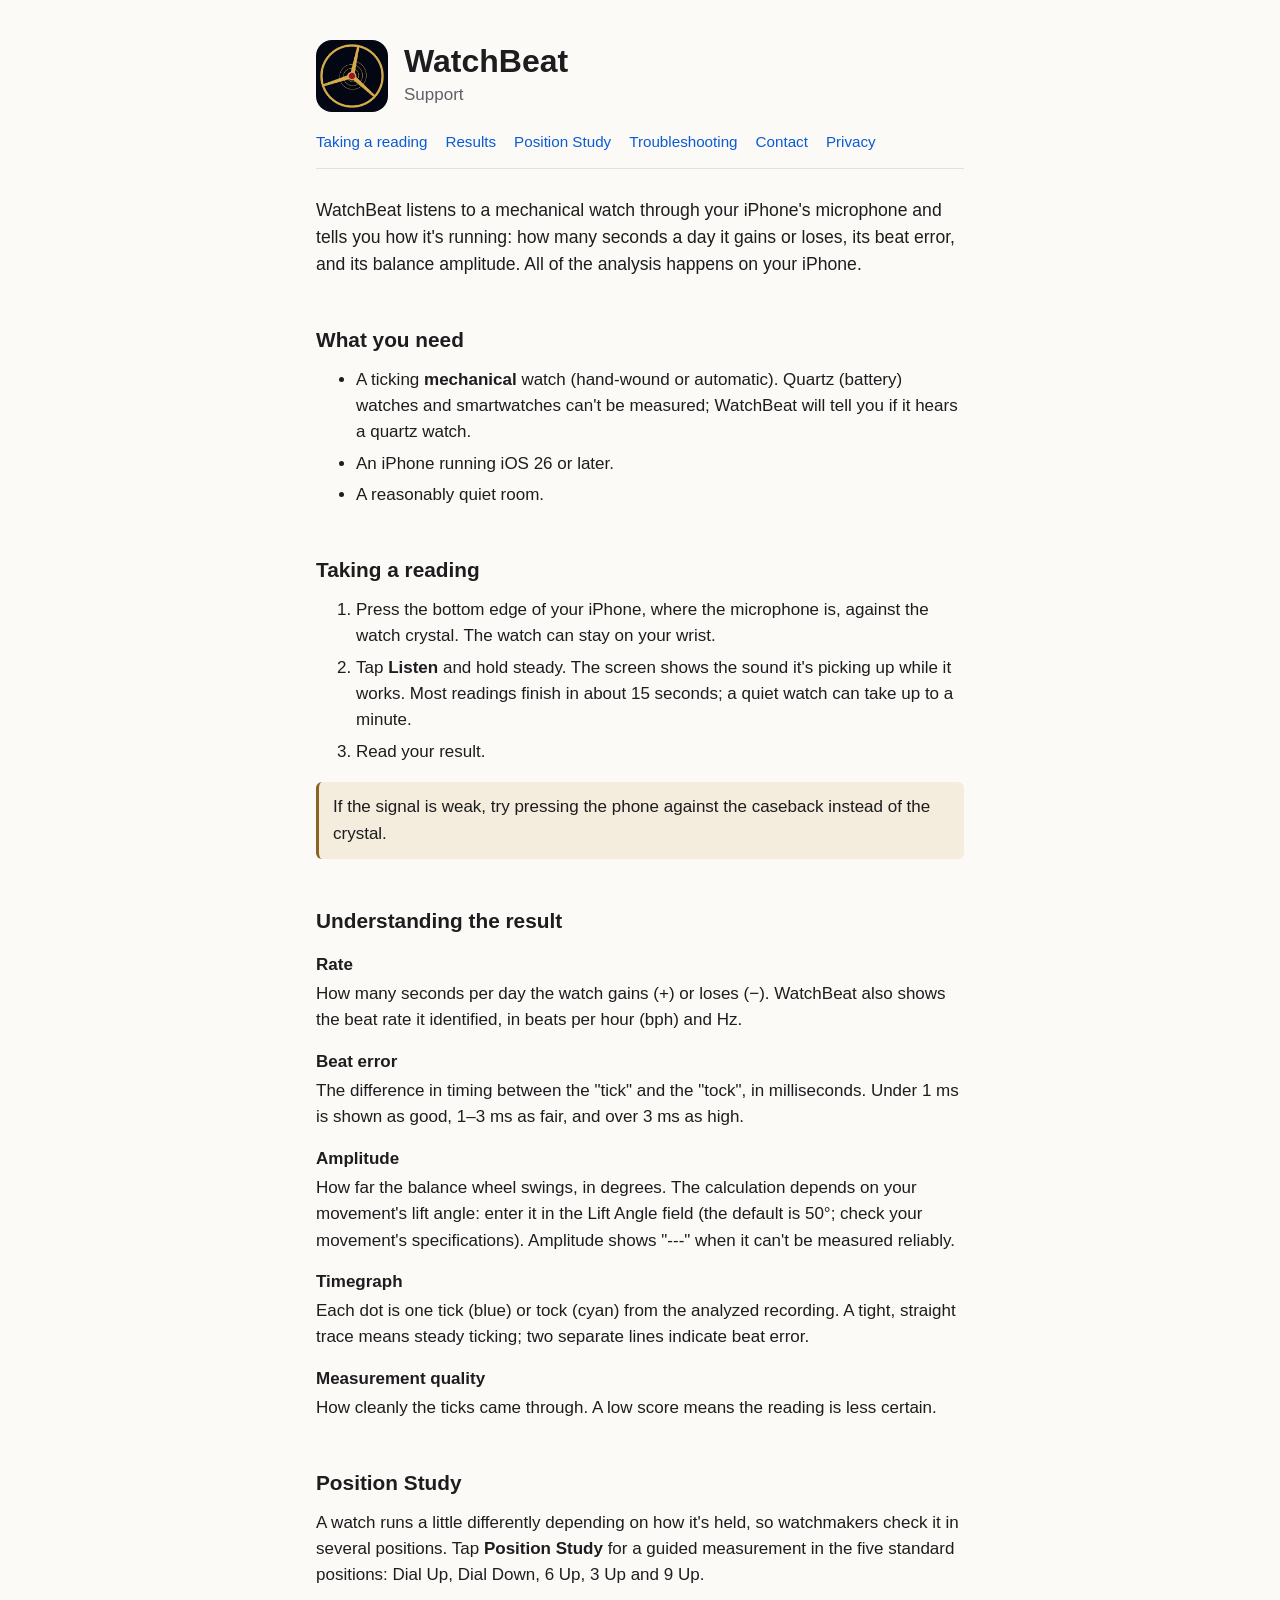
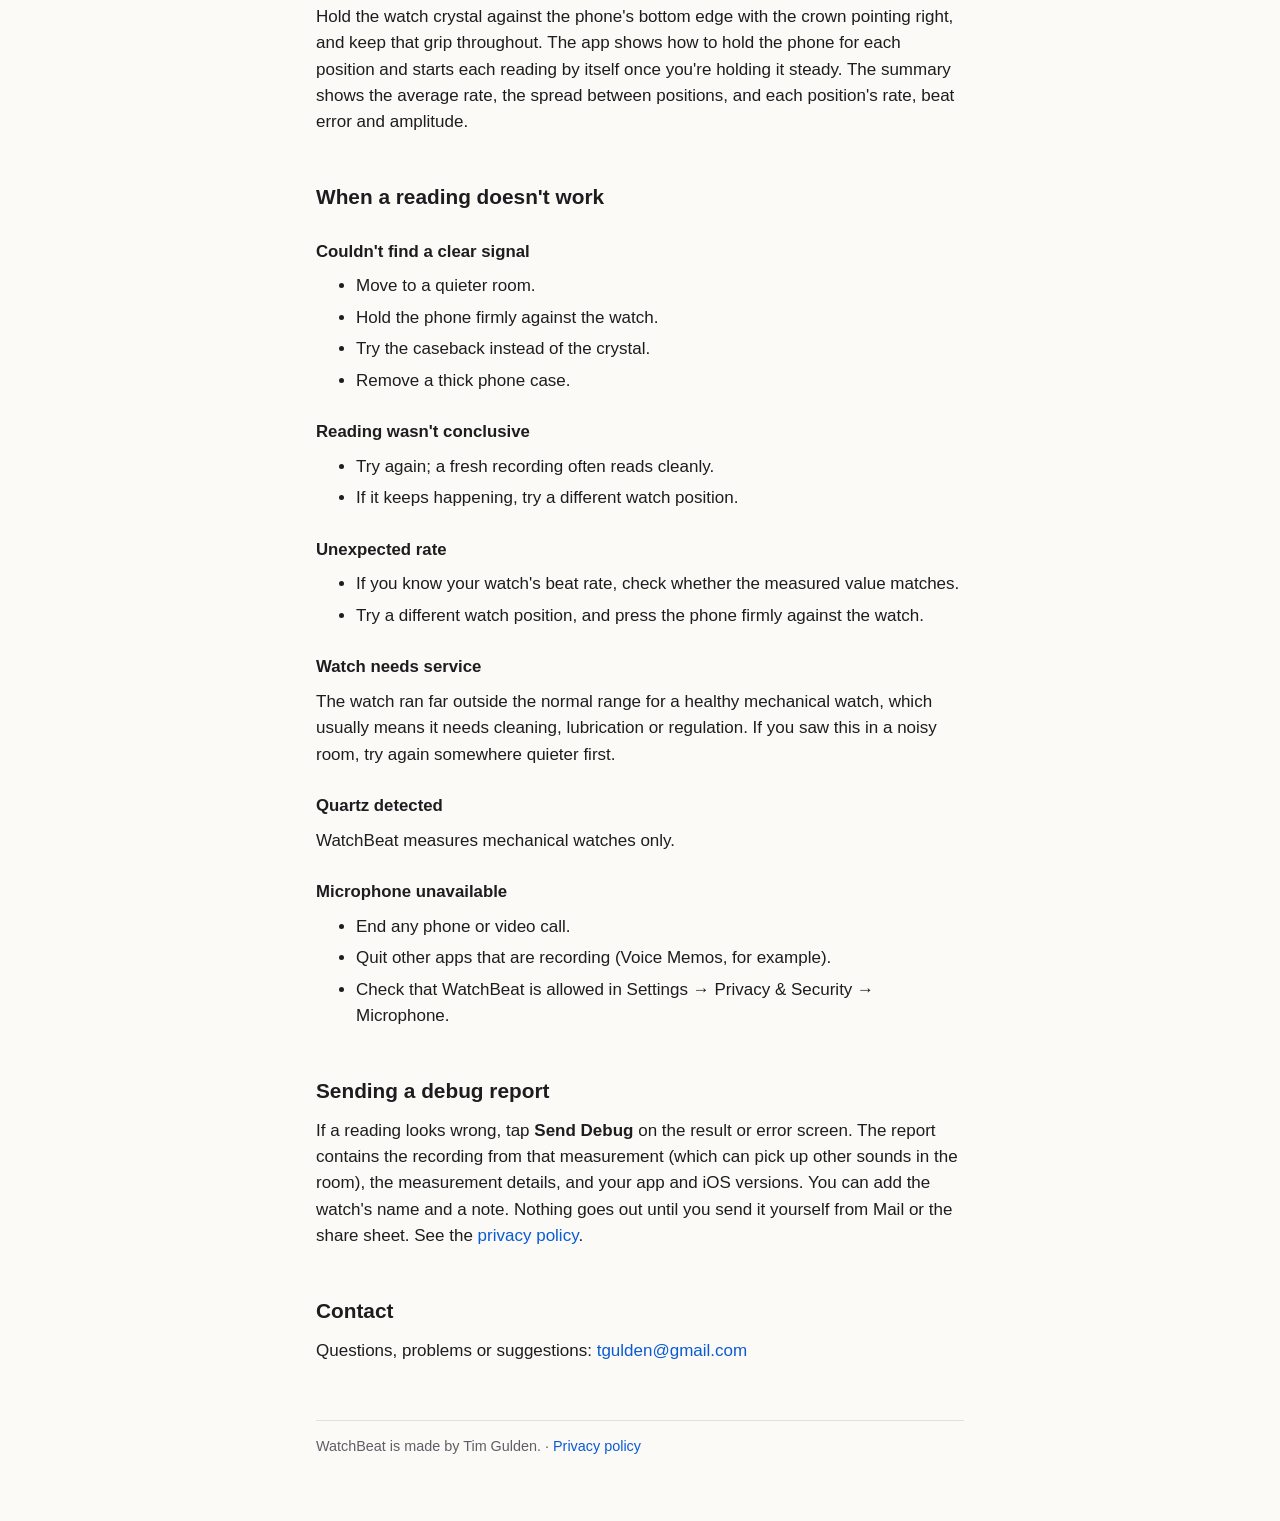
==== watchbeat/index.html @ 7abdbfd0 "WatchBeat support and privacy pages Co-Authored-By: Claude Opus 5.5 <noreply@anthropic.com>" ====
<!doctype html>
<html lang="en">
<head>
  <meta charset="utf-8">
  <meta name="viewport" content="width=device-width, initial-scale=1">
  <title>WatchBeat Support</title>
  <meta name="description" content="Help and contact for WatchBeat, the iPhone app that measures how a mechanical watch is running.">
  <link rel="stylesheet" href="/style.css">
  <link rel="icon" href="/watchbeat/icon.png">
  <link rel="apple-touch-icon" href="/watchbeat/icon.png">
</head>
<body>
<main>
  <header class="app">
    <img src="/watchbeat/icon.png" alt="WatchBeat app icon">
    <div>
      <h1>WatchBeat</h1>
      <p>Support</p>
    </div>
  </header>

  <nav class="pages">
    <a href="#reading">Taking a reading</a>
    <a href="#results">Results</a>
    <a href="#study">Position Study</a>
    <a href="#trouble">Troubleshooting</a>
    <a href="#contact">Contact</a>
    <a href="/watchbeat/privacy/">Privacy</a>
  </nav>

  <p class="lede">WatchBeat listens to a mechanical watch through your iPhone's microphone and tells you how it's running: how many seconds a day it gains or loses, its beat error, and its balance amplitude. All of the analysis happens on your iPhone.</p>

  <h2>What you need</h2>
  <ul>
    <li>A ticking <strong>mechanical</strong> watch (hand-wound or automatic). Quartz (battery) watches and smartwatches can't be measured; WatchBeat will tell you if it hears a quartz watch.</li>
    <li>An iPhone running iOS 26 or later.</li>
    <li>A reasonably quiet room.</li>
  </ul>

  <h2 id="reading">Taking a reading</h2>
  <ol>
    <li>Press the bottom edge of your iPhone, where the microphone is, against the watch crystal. The watch can stay on your wrist.</li>
    <li>Tap <strong>Listen</strong> and hold steady. The screen shows the sound it's picking up while it works. Most readings finish in about 15 seconds; a quiet watch can take up to a minute.</li>
    <li>Read your result.</li>
  </ol>
  <p class="note">If the signal is weak, try pressing the phone against the caseback instead of the crystal.</p>

  <h2 id="results">Understanding the result</h2>
  <dl>
    <dt>Rate</dt>
    <dd>How many seconds per day the watch gains (+) or loses (−). WatchBeat also shows the beat rate it identified, in beats per hour (bph) and Hz.</dd>
    <dt>Beat error</dt>
    <dd>The difference in timing between the "tick" and the "tock", in milliseconds. Under 1 ms is shown as good, 1–3 ms as fair, and over 3 ms as high.</dd>
    <dt>Amplitude</dt>
    <dd>How far the balance wheel swings, in degrees. The calculation depends on your movement's lift angle: enter it in the Lift Angle field (the default is 50°; check your movement's specifications). Amplitude shows "---" when it can't be measured reliably.</dd>
    <dt>Timegraph</dt>
    <dd>Each dot is one tick (blue) or tock (cyan) from the analyzed recording. A tight, straight trace means steady ticking; two separate lines indicate beat error.</dd>
    <dt>Measurement quality</dt>
    <dd>How cleanly the ticks came through. A low score means the reading is less certain.</dd>
  </dl>

  <h2 id="study">Position Study</h2>
  <p>A watch runs a little differently depending on how it's held, so watchmakers check it in several positions. Tap <strong>Position Study</strong> for a guided measurement in the five standard positions: Dial Up, Dial Down, 6 Up, 3 Up and 9 Up.</p>
  <p>Hold the watch crystal against the phone's bottom edge with the crown pointing right, and keep that grip throughout. The app shows how to hold the phone for each position and starts each reading by itself once you're holding it steady. The summary shows the average rate, the spread between positions, and each position's rate, beat error and amplitude.</p>

  <h2 id="trouble">When a reading doesn't work</h2>
  <h3>Couldn't find a clear signal</h3>
  <ul>
    <li>Move to a quieter room.</li>
    <li>Hold the phone firmly against the watch.</li>
    <li>Try the caseback instead of the crystal.</li>
    <li>Remove a thick phone case.</li>
  </ul>
  <h3>Reading wasn't conclusive</h3>
  <ul>
    <li>Try again; a fresh recording often reads cleanly.</li>
    <li>If it keeps happening, try a different watch position.</li>
  </ul>
  <h3>Unexpected rate</h3>
  <ul>
    <li>If you know your watch's beat rate, check whether the measured value matches.</li>
    <li>Try a different watch position, and press the phone firmly against the watch.</li>
  </ul>
  <h3>Watch needs service</h3>
  <p>The watch ran far outside the normal range for a healthy mechanical watch, which usually means it needs cleaning, lubrication or regulation. If you saw this in a noisy room, try again somewhere quieter first.</p>
  <h3>Quartz detected</h3>
  <p>WatchBeat measures mechanical watches only.</p>
  <h3>Microphone unavailable</h3>
  <ul>
    <li>End any phone or video call.</li>
    <li>Quit other apps that are recording (Voice Memos, for example).</li>
    <li>Check that WatchBeat is allowed in Settings → Privacy &amp; Security → Microphone.</li>
  </ul>

  <h2 id="debug">Sending a debug report</h2>
  <p>If a reading looks wrong, tap <strong>Send Debug</strong> on the result or error screen. The report contains the recording from that measurement (which can pick up other sounds in the room), the measurement details, and your app and iOS versions. You can add the watch's name and a note. Nothing goes out until you send it yourself from Mail or the share sheet. See the <a href="/watchbeat/privacy/">privacy policy</a>.</p>

  <h2 id="contact">Contact</h2>
  <p>Questions, problems or suggestions: <a href="&#109;&#97;&#105;&#108;&#116;&#111;&#58;&#116;&#103;&#117;&#108;&#100;&#101;&#110;&#64;&#103;&#109;&#97;&#105;&#108;&#46;&#99;&#111;&#109;?subject=WatchBeat%20support">&#116;&#103;&#117;&#108;&#100;&#101;&#110;&#64;&#103;&#109;&#97;&#105;&#108;&#46;&#99;&#111;&#109;</a></p>

  <footer>
    WatchBeat is made by Tim Gulden. · <a href="/watchbeat/privacy/">Privacy policy</a>
  </footer>
</main>
</body>
</html>
---- style.css ----
:root {
  --bg: #fbfaf7;
  --surface: #ffffff;
  --text: #1d1d1f;
  --muted: #5f5f66;
  --rule: #e4e1da;
  --accent: #8a6420;      /* WatchBeat gold, darkened for text contrast */
  --accent-soft: #f4ecdc;
  --link: #0a5bd3;
}

@media (prefers-color-scheme: dark) {
  :root:not([data-theme="light"]) {
    --bg: #141416;
    --surface: #1c1c1f;
    --text: #f2f2f4;
    --muted: #a5a5ad;
    --rule: #2e2e33;
    --accent: #d4a85f;
    --accent-soft: #2a2418;
    --link: #6cb0ff;
  }
}
:root[data-theme="dark"] {
  --bg: #141416;
  --surface: #1c1c1f;
  --text: #f2f2f4;
  --muted: #a5a5ad;
  --rule: #2e2e33;
  --accent: #d4a85f;
  --accent-soft: #2a2418;
  --link: #6cb0ff;
}

* { box-sizing: border-box; }

html { -webkit-text-size-adjust: 100%; }

body {
  margin: 0;
  background: var(--bg);
  color: var(--text);
  font: 17px/1.55 -apple-system, BlinkMacSystemFont, "SF Pro Text", "Segoe UI", Roboto, Helvetica, Arial, sans-serif;
}

main {
  max-width: 680px;
  margin: 0 auto;
  padding: 40px 16px 64px;
}

header.app {
  display: flex;
  align-items: center;
  gap: 16px;
  margin-bottom: 8px;
}
header.app img {
  width: 72px;
  height: 72px;
  border-radius: 16px;
  flex: none;
}
header.app h1 { margin: 0; font-size: 2rem; line-height: 1.15; }
header.app p { margin: 2px 0 0; color: var(--muted); }

nav.pages {
  display: flex;
  flex-wrap: wrap;
  gap: 4px 18px;
  margin: 18px 0 28px;
  padding-bottom: 14px;
  border-bottom: 1px solid var(--rule);
  font-size: 0.95rem;
}

h2 {
  font-size: 1.3rem;
  margin: 2.2em 0 0.5em;
}
h3 {
  font-size: 1.05rem;
  margin: 1.5em 0 0.3em;
}

p, ul, ol { margin: 0.5em 0 0.9em; }
li { margin: 0.3em 0; }

a { color: var(--link); text-decoration: none; }
a:hover { text-decoration: underline; }

.lede { font-size: 1.1rem; }

.note {
  background: var(--accent-soft);
  border-left: 3px solid var(--accent);
  border-radius: 6px;
  padding: 12px 14px;
  margin: 1em 0;
}

dl { margin: 0.5em 0 1em; }
dt { font-weight: 600; margin-top: 0.9em; }
dd { margin: 0.15em 0 0; color: var(--text); }

.muted { color: var(--muted); }

footer {
  margin-top: 56px;
  padding-top: 14px;
  border-top: 1px solid var(--rule);
  color: var(--muted);
  font-size: 0.9rem;
}

.card {
  display: flex;
  align-items: center;
  gap: 14px;
  background: var(--surface);
  border: 1px solid var(--rule);
  border-radius: 14px;
  padding: 14px;
  margin: 12px 0;
  color: var(--text);
}
.card:hover { text-decoration: none; border-color: var(--accent); }
.card img { width: 56px; height: 56px; border-radius: 12px; flex: none; }
.card strong { display: block; font-size: 1.1rem; }
.card span { color: var(--muted); font-size: 0.95rem; }
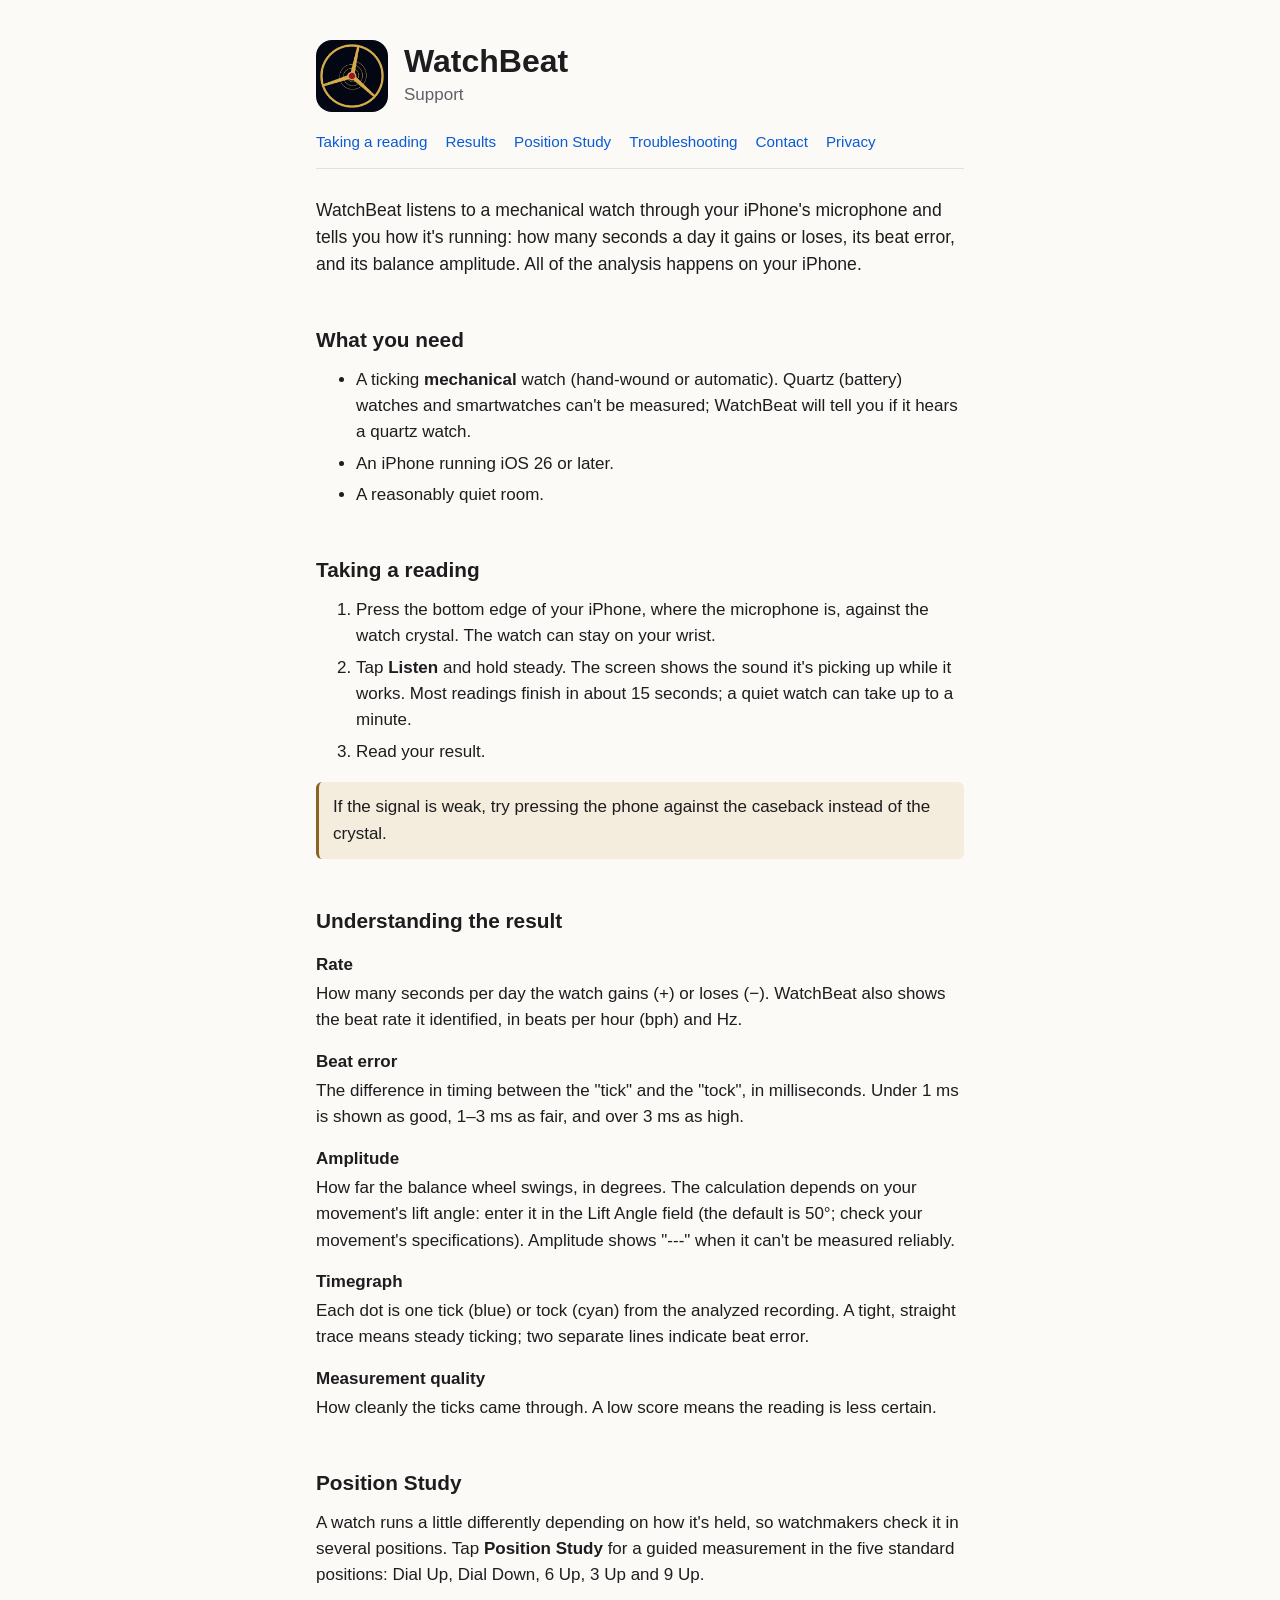
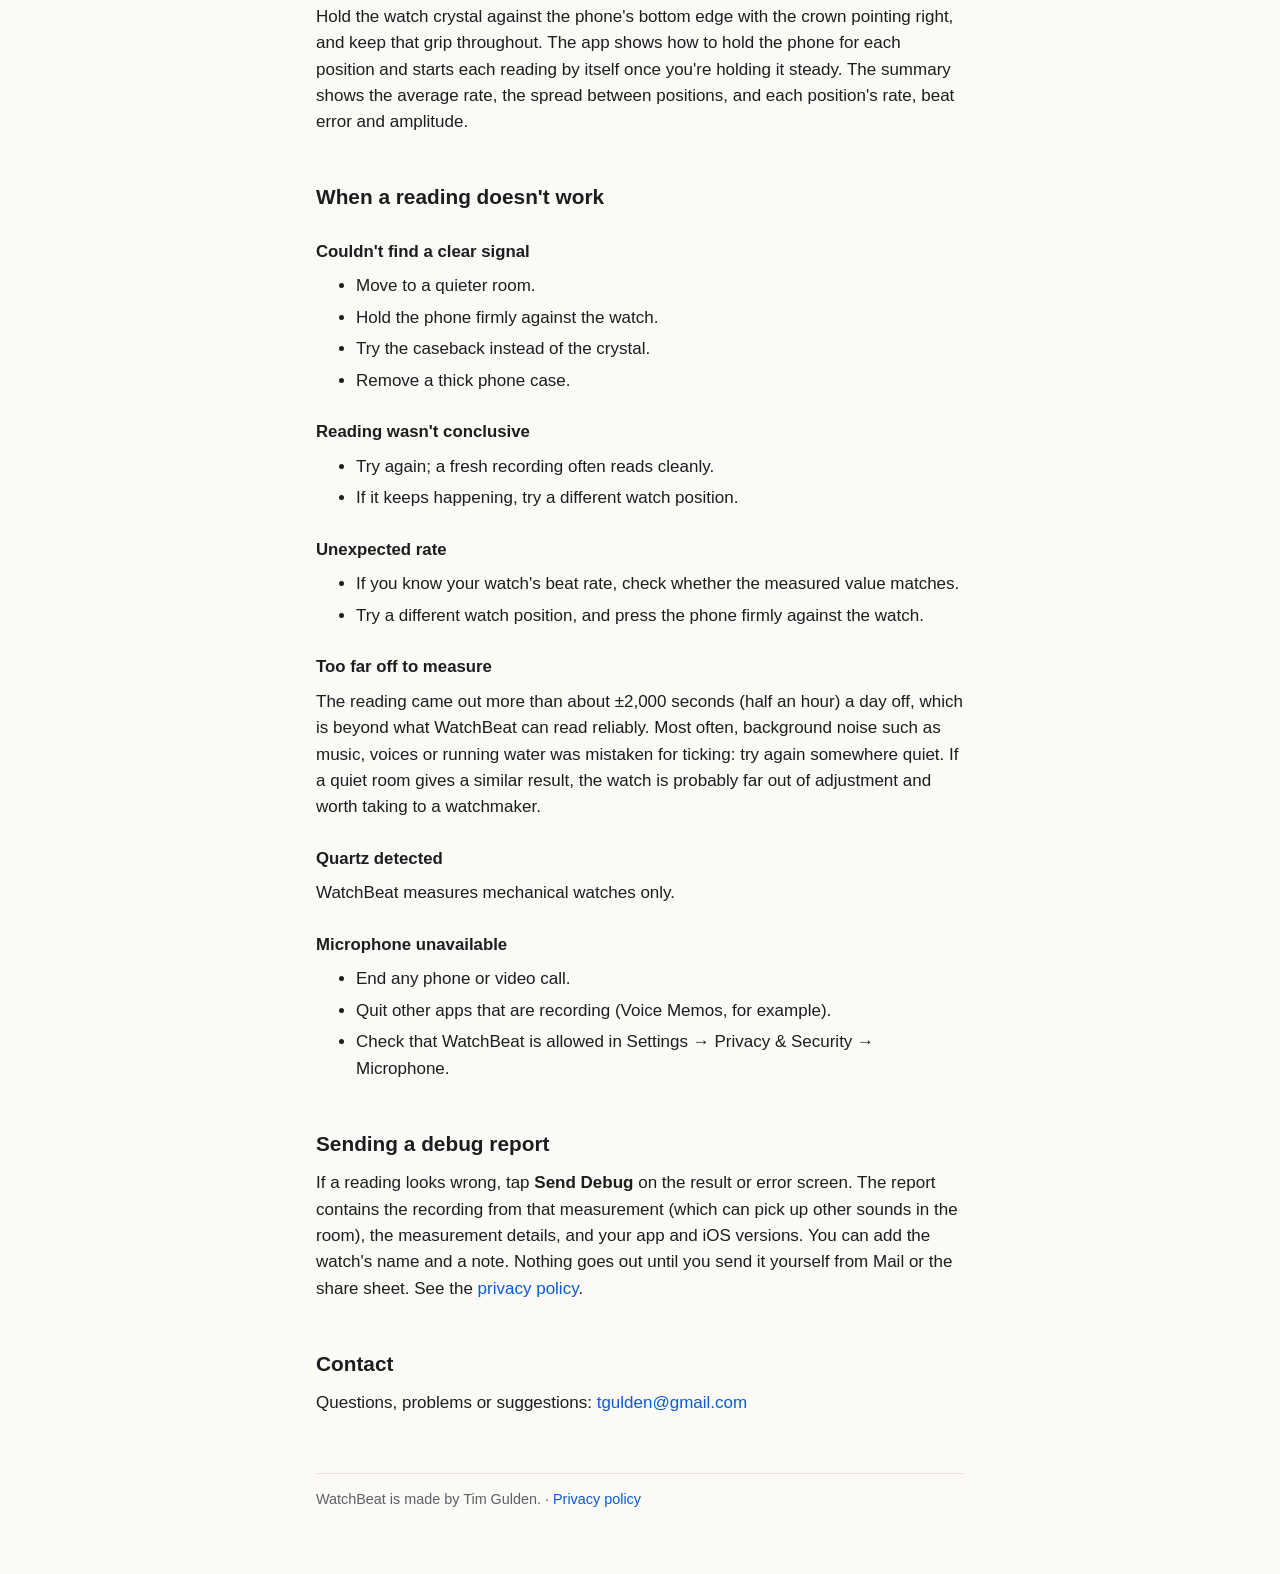
==== commit 147e626a: "Support: match the app's new 'Too far off to measure' screen Co-Authored-By: Claude Opus 5.5 <norepl" ====
--- a/watchbeat/index.html
+++ b/watchbeat/index.html
@@ -81,8 +81,8 @@
     <li>If you know your watch's beat rate, check whether the measured value matches.</li>
     <li>Try a different watch position, and press the phone firmly against the watch.</li>
   </ul>
-  <h3>Watch needs service</h3>
-  <p>The watch ran far outside the normal range for a healthy mechanical watch, which usually means it needs cleaning, lubrication or regulation. If you saw this in a noisy room, try again somewhere quieter first.</p>
+  <h3>Too far off to measure</h3>
+  <p>The reading came out more than about ±2,000 seconds (half an hour) a day off, which is beyond what WatchBeat can read reliably. Most often, background noise such as music, voices or running water was mistaken for ticking: try again somewhere quiet. If a quiet room gives a similar result, the watch is probably far out of adjustment and worth taking to a watchmaker.</p>
   <h3>Quartz detected</h3>
   <p>WatchBeat measures mechanical watches only.</p>
   <h3>Microphone unavailable</h3>
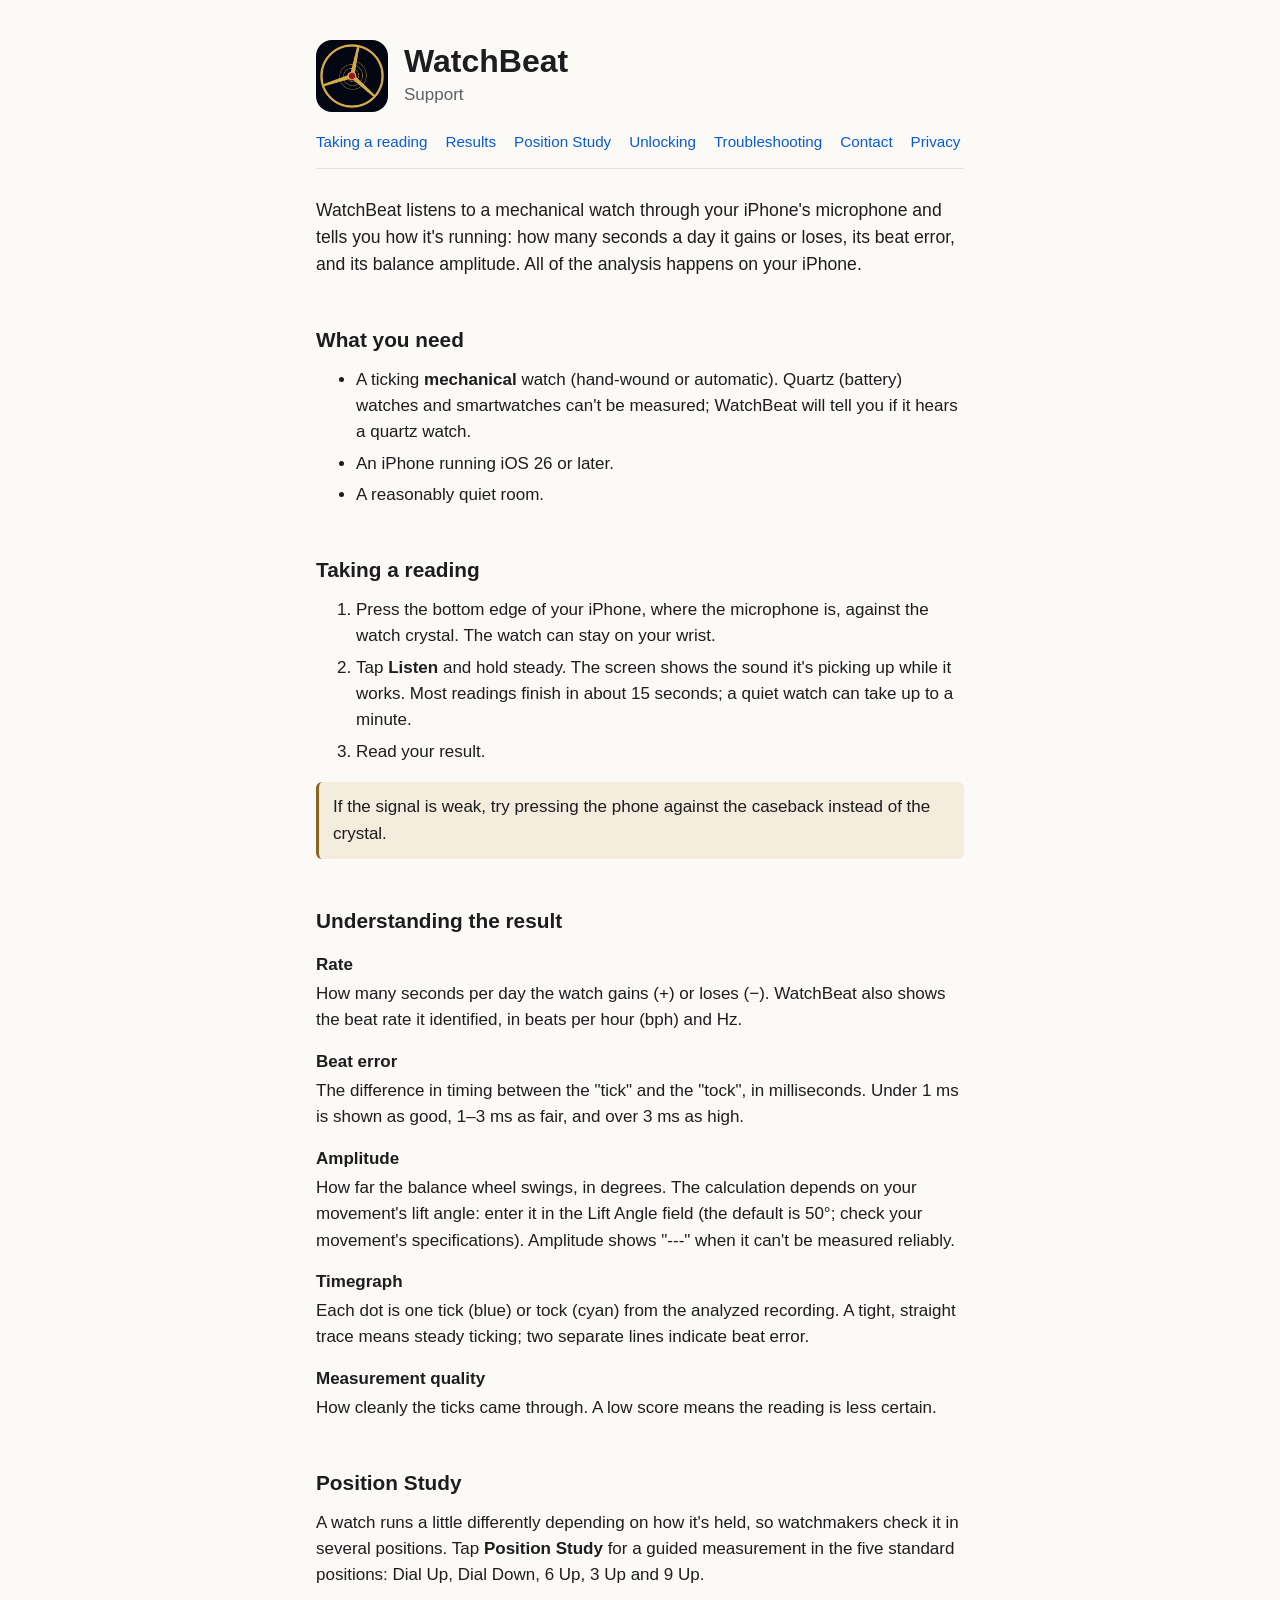
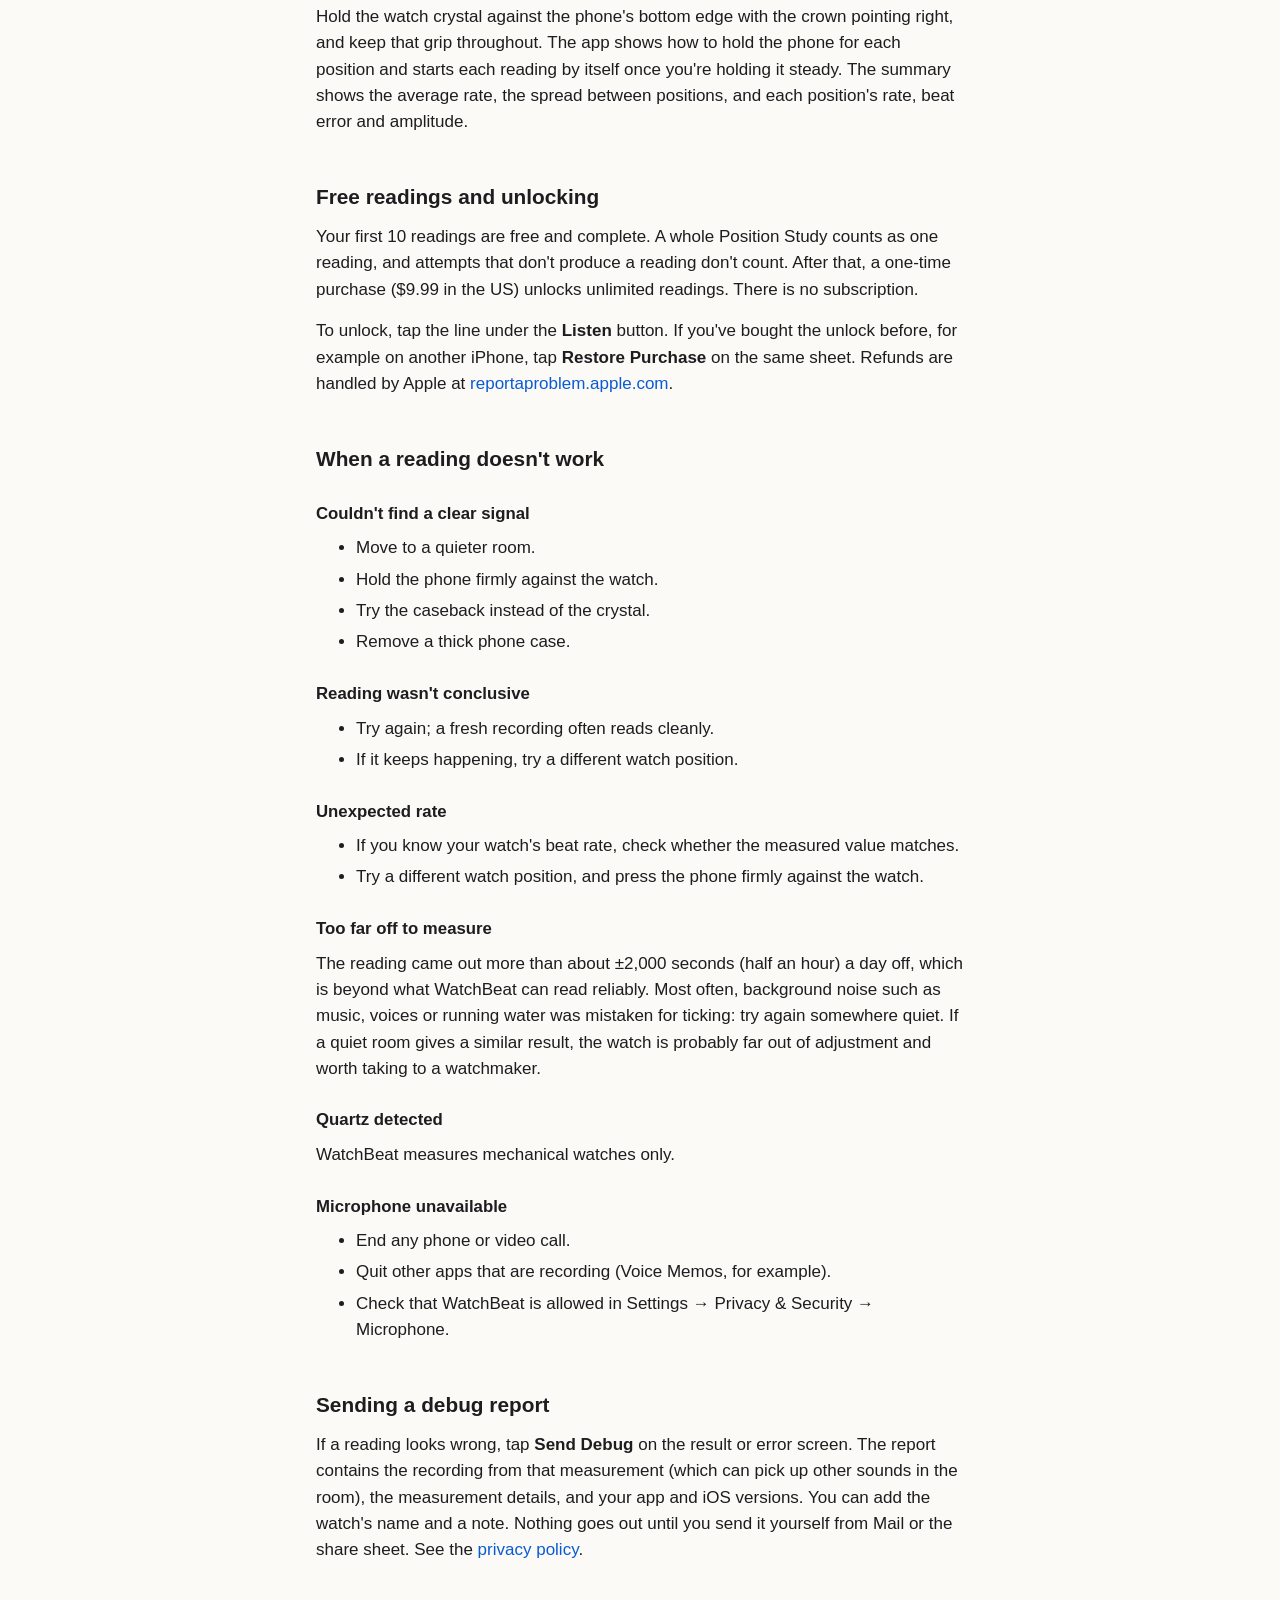
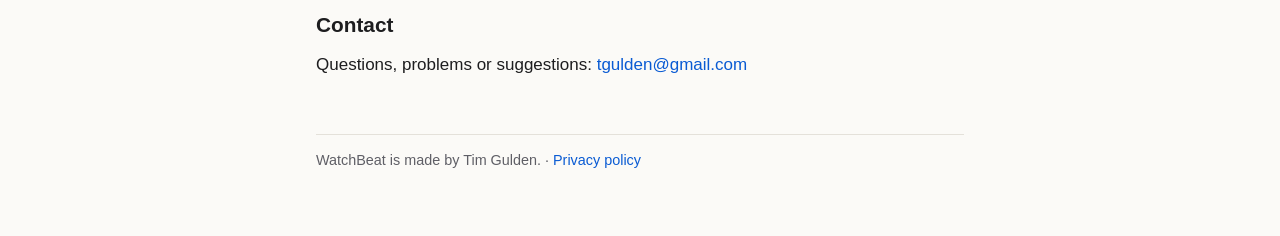
==== commit 20f01334: "WatchBeat: free readings and the one-time unlock Privacy: the app asks the App Store about the purch" ====
--- a/watchbeat/index.html
+++ b/watchbeat/index.html
@@ -23,6 +23,7 @@
     <a href="#reading">Taking a reading</a>
     <a href="#results">Results</a>
     <a href="#study">Position Study</a>
+    <a href="#unlock">Unlocking</a>
     <a href="#trouble">Troubleshooting</a>
     <a href="#contact">Contact</a>
     <a href="/watchbeat/privacy/">Privacy</a>
@@ -62,6 +63,10 @@
   <h2 id="study">Position Study</h2>
   <p>A watch runs a little differently depending on how it's held, so watchmakers check it in several positions. Tap <strong>Position Study</strong> for a guided measurement in the five standard positions: Dial Up, Dial Down, 6 Up, 3 Up and 9 Up.</p>
   <p>Hold the watch crystal against the phone's bottom edge with the crown pointing right, and keep that grip throughout. The app shows how to hold the phone for each position and starts each reading by itself once you're holding it steady. The summary shows the average rate, the spread between positions, and each position's rate, beat error and amplitude.</p>
+
+  <h2 id="unlock">Free readings and unlocking</h2>
+  <p>Your first 10 readings are free and complete. A whole Position Study counts as one reading, and attempts that don't produce a reading don't count. After that, a one-time purchase ($9.99 in the US) unlocks unlimited readings. There is no subscription.</p>
+  <p>To unlock, tap the line under the <strong>Listen</strong> button. If you've bought the unlock before, for example on another iPhone, tap <strong>Restore Purchase</strong> on the same sheet. Refunds are handled by Apple at <a href="https://reportaproblem.apple.com">reportaproblem.apple.com</a>.</p>
 
   <h2 id="trouble">When a reading doesn't work</h2>
   <h3>Couldn't find a clear signal</h3>
